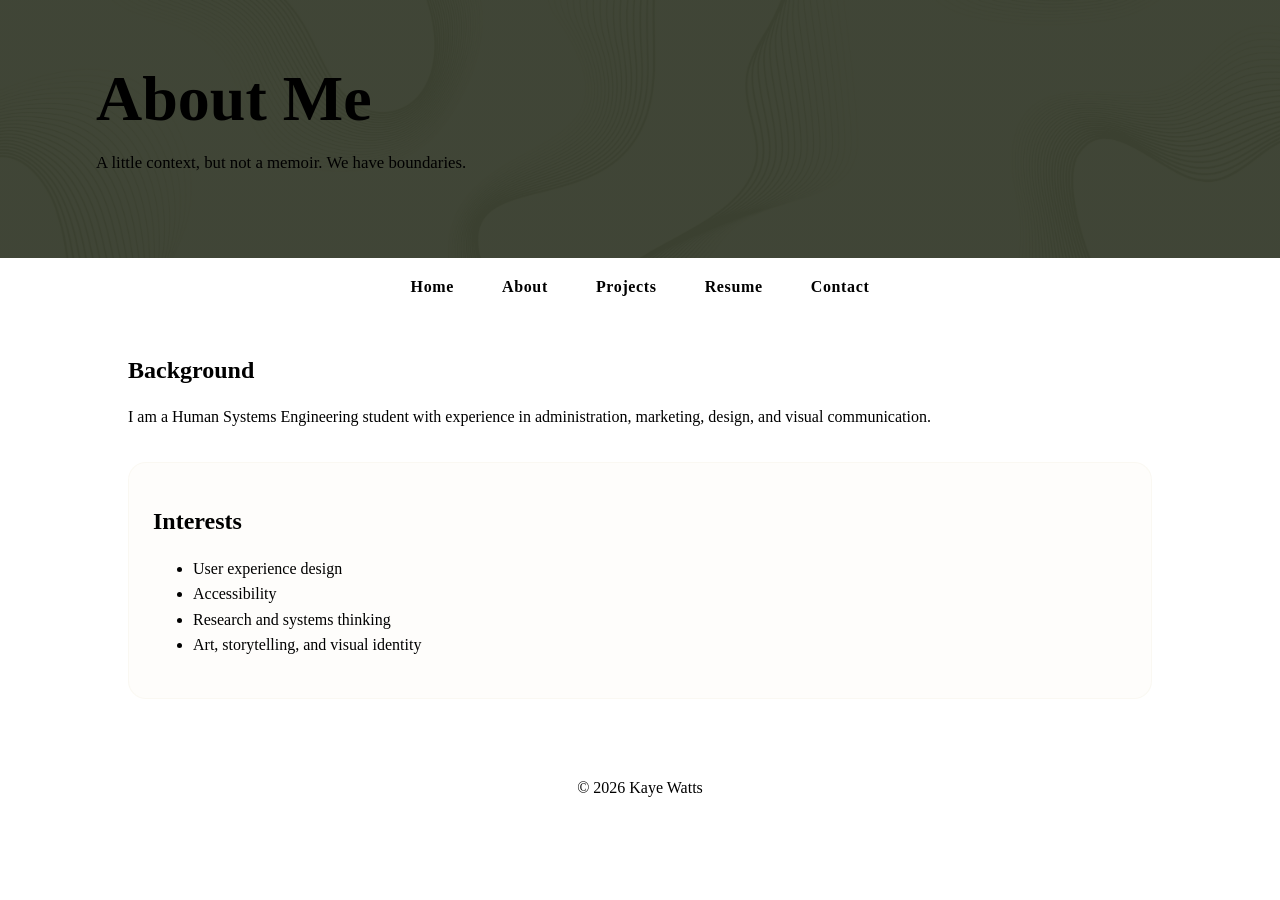
==== about.html @ 828a9239 "Setting up structure" ====
<!DOCTYPE html>
<html lang="en">
<head>
  <meta charset="UTF-8">
  <meta name="viewport" content="width=device-width, initial-scale=1.0">
  <title>About | Kaye Watts</title>
  <link rel="stylesheet" href="styles.css">
</head>
<body>

  <header>
    <h1>About Me</h1>
    <p>A little context, but not a memoir. We have boundaries.</p>
  </header>

  <nav>
    <ul>
      <li><a href="index.html">Home</a></li>
      <li><a href="about.html" aria-current="page">About</a></li>
      <li><a href="projects.html">Projects</a></li>
      <li><a href="resume.html">Resume</a></li>
      <li><a href="contact.html">Contact</a></li>
    </ul>
  </nav>

  <main>
    <section>
      <h2>Background</h2>
      <p>I am a Human Systems Engineering student with experience in administration, marketing, design, and visual communication.</p>
    </section>

    <section class="card">
      <h2>Interests</h2>
      <ul>
        <li>User experience design</li>
        <li>Accessibility</li>
        <li>Research and systems thinking</li>
        <li>Art, storytelling, and visual identity</li>
      </ul>
    </section>
  </main>

  <footer>
    <p>&copy; 2026 Kaye Watts</p>
  </footer>

</body>
</html>
---- styles.css ----
/* 
  Author: Kaye Watts
  Project: Multi-page code-along website
*/

/*
  Color Palette:
  Background: #f7f3ed
  Header/Footer: #2f3e2f
  Card: #ffffff
  Text: #222222
  Accent: #7a8f5a
  Link: #355c7d
*/

/* ===== Mobile-First Base Styles ===== */

* {
  box-sizing: border-box;
}

body {
  margin: 0;
  font-family: var(--body-font);
  background-color: var(--olive);
  color: var(--cream);
  line-height: 1.6;
}

header {
  background:
    linear-gradient(rgba(47, 53, 38, 0.72), rgba(47, 53, 38, 0.72)),
    url("images/topo-background.png");
  background-size: cover;
  background-position: center;
  padding: 2.5rem 1.25rem;
  text-align: left;
}

.logo {
  width: 90px;
  margin-bottom: 2rem;
}

header h1 {
  max-width: 650px;
  margin: 0;
  font-family: var(--heading-font);
  font-size: 2.35rem;
  line-height: 1.1;
  font-weight: 700;
}

header h1 span {
  color: var(--acid-green);
}

header p {
  max-width: 650px;
  font-size: 1.05rem;
  margin-top: 1rem;
}

nav {
  background-color: var(--olive-dark);
}

nav ul {
  list-style: none;
  margin: 0;
  padding: 0;
}

nav a {
  display: block;
  padding: 1rem;
  color: var(--cream);
  text-decoration: none;
  font-weight: 700;
  letter-spacing: 0.04em;
}

nav a:hover,
nav a[aria-current="page"] {
  color: var(--acid-green);
  background-color: rgba(255, 255, 255, 0.06);
}

main {
  width: 90%;
  max-width: 1050px;
  margin: 2.5rem auto;
}

section {
  margin-bottom: 2rem;
}

.card {
  background-color: rgba(240, 234, 215, 0.1);
  border: 1px solid rgba(240, 234, 215, 0.25);
  border-radius: 18px;
  padding: 1.5rem;
  box-shadow: 0 12px 30px var(--soft-shadow);
}

h2,
h3 {
  font-family: var(--heading-font);
  line-height: 1.2;
}

a {
  color: var(--acid-green);
}

footer {
  background-color: var(--olive-dark);
  color: var(--cream);
  text-align: center;
  padding: 1.25rem;
}

/* ===== Larger Screens ===== */

@media screen and (min-width: 700px) {
  nav ul {
    display: flex;
    justify-content: center;
  }

  nav a {
    padding: 1rem 1.5rem;
  }

  header {
    padding: 4rem 6rem;
  }

  header h1 {
    font-size: 4rem;
  }

  main {
    width: 80%;
  }

  .card-grid {
    display: grid;
    grid-template-columns: repeat(3, 1fr);
    gap: 1.25rem;
  }
}
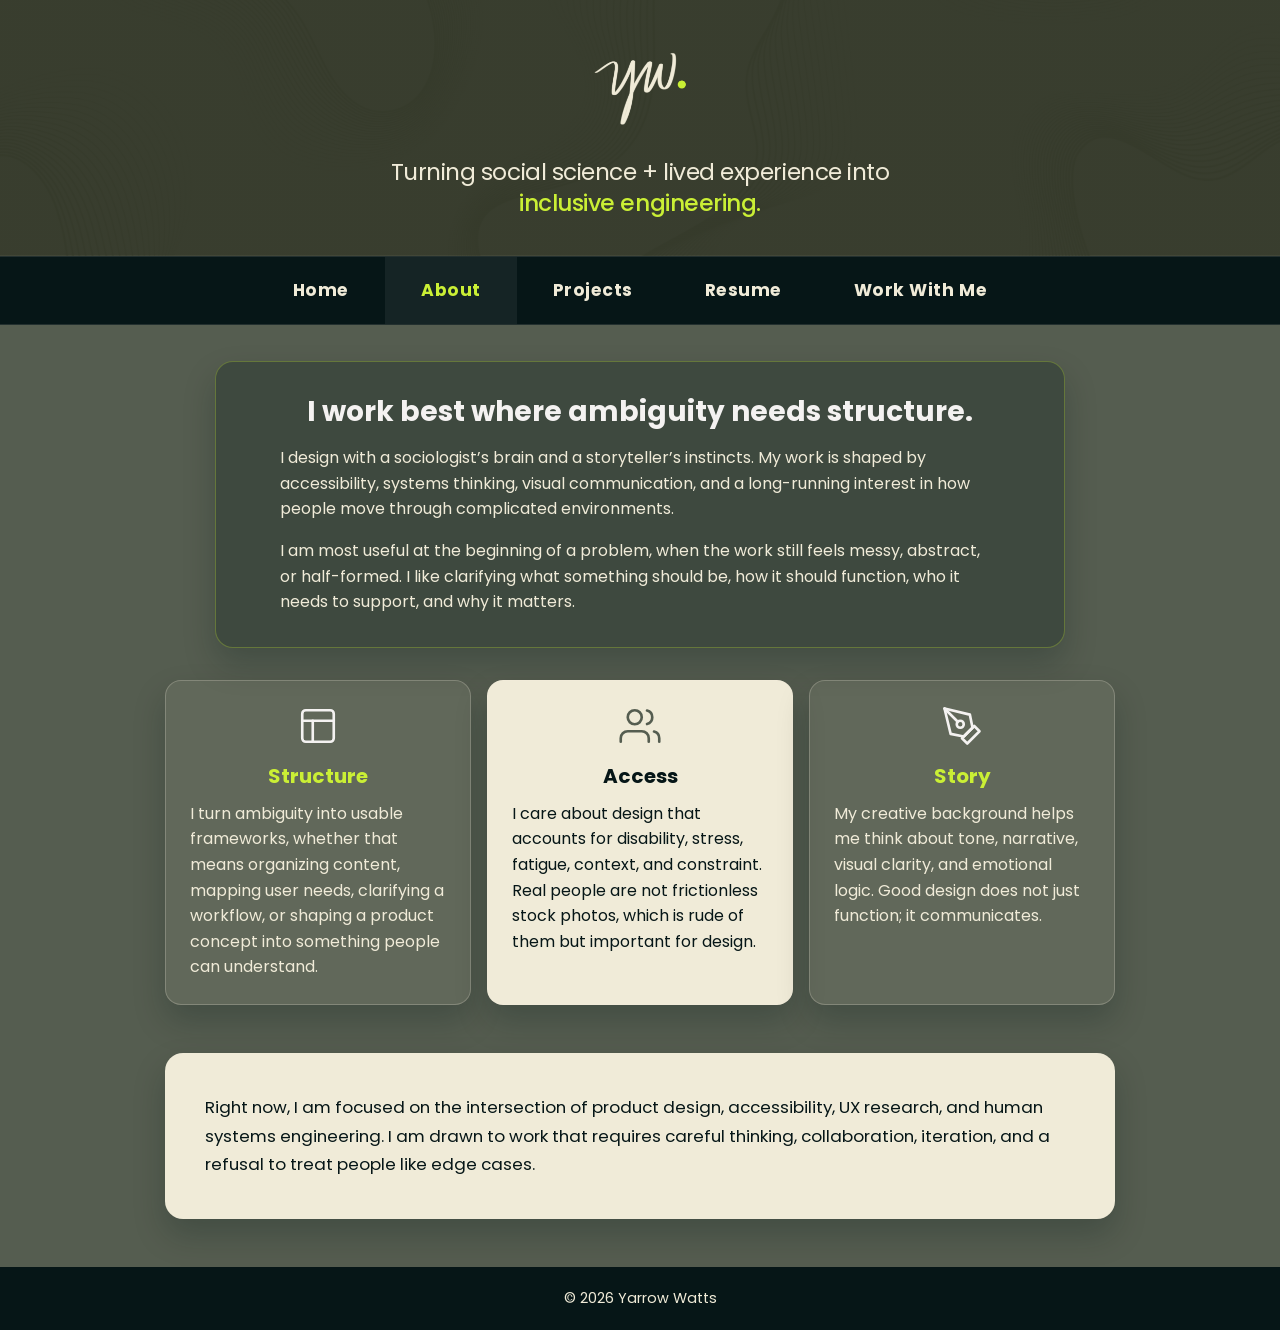
==== commit 18e5f083: "Iteration 1 Pre-Build" ====
--- a/about.html
+++ b/about.html
@@ -3,14 +3,22 @@
 <head>
   <meta charset="UTF-8">
   <meta name="viewport" content="width=device-width, initial-scale=1.0">
-  <title>About | Kaye Watts</title>
+  <title>About | Yarrow Watts</title>
+
+  <link rel="preconnect" href="https://fonts.googleapis.com">
+  <link rel="preconnect" href="https://fonts.gstatic.com" crossorigin>
+  <link href="https://fonts.googleapis.com/css2?family=Poppins:wght@300;400;500;600;700&display=swap" rel="stylesheet">
+
   <link rel="stylesheet" href="styles.css">
 </head>
+
 <body>
 
-  <header>
-    <h1>About Me</h1>
-    <p>A little context, but not a memoir. We have boundaries.</p>
+  <header class="site-header">
+    <img src="images/yw-logo.png" alt="YW monogram logo" class="logo">
+
+    <h1>Turning social science + lived experience into</h1>
+    <p class="tagline-accent">inclusive engineering.</p>
   </header>
 
   <nav>
@@ -19,29 +27,80 @@
       <li><a href="about.html" aria-current="page">About</a></li>
       <li><a href="projects.html">Projects</a></li>
       <li><a href="resume.html">Resume</a></li>
-      <li><a href="contact.html">Contact</a></li>
+      <li><a href="contact.html">Work With Me</a></li>
     </ul>
   </nav>
 
   <main>
-    <section>
-      <h2>Background</h2>
-      <p>I am a Human Systems Engineering student with experience in administration, marketing, design, and visual communication.</p>
+
+    <section class="hero-card">
+      <h2>I work best where ambiguity needs structure.</h2>
+
+      <p>
+        I design with a sociologist’s brain and a storyteller’s instincts. My
+        work is shaped by accessibility, systems thinking, visual communication,
+        and a long-running interest in how people move through complicated
+        environments.
+      </p>
+
+      <p>
+        I am most useful at the beginning of a problem, when the work still
+        feels messy, abstract, or half-formed. I like clarifying what something
+        should be, how it should function, who it needs to support, and why it
+        matters.
+      </p>
     </section>
 
-    <section class="card">
-      <h2>Interests</h2>
-      <ul>
-        <li>User experience design</li>
-        <li>Accessibility</li>
-        <li>Research and systems thinking</li>
-        <li>Art, storytelling, and visual identity</li>
-      </ul>
+    <section class="card-grid">
+
+      <section class="card">
+        <img src="images/icons/layout.svg" alt="Layout icon" class="icon">
+        <h3>Structure</h3>
+
+        <p>
+          I turn ambiguity into usable frameworks, whether that means organizing
+          content, mapping user needs, clarifying a workflow, or shaping a
+          product concept into something people can understand.
+        </p>
+      </section>
+
+      <section class="card cream-card">
+        <img src="images/icons/users-dark.svg" alt="People icon" class="icon">
+        <h3>Access</h3>
+
+        <p>
+          I care about design that accounts for disability, stress, fatigue,
+          context, and constraint. Real people are not frictionless stock
+          photos, which is rude of them but important for design.
+        </p>
+      </section>
+
+      <section class="card">
+        <img src="images/icons/pen-tool.svg" alt="Pen tool icon" class="icon">
+        <h3>Story</h3>
+
+        <p>
+          My creative background helps me think about tone, narrative, visual
+          clarity, and emotional logic. Good design does not just function; it
+          communicates.
+        </p>
+      </section>
+
     </section>
+
+    <section class="cream-band">
+      <p class="statement">
+        Right now, I am focused on the intersection of product design,
+        accessibility, UX research, and human systems engineering. I am drawn to
+        work that requires careful thinking, collaboration, iteration, and a
+        refusal to treat people like edge cases.
+      </p>
+    </section>
+
   </main>
 
   <footer>
-    <p>&copy; 2026 Kaye Watts</p>
+    <p>&copy; 2026 Yarrow Watts</p>
   </footer>
 
 </body>
--- a/styles.css
+++ b/styles.css
@@ -1,19 +1,27 @@
-/* 
-  Author: Kaye Watts
-  Project: Multi-page code-along website
+/*
+  Author: Yarrow Watts
+  Project: Multi-page Portfolio
 */
 
-/*
-  Color Palette:
-  Background: #f7f3ed
-  Header/Footer: #2f3e2f
-  Card: #ffffff
-  Text: #222222
-  Accent: #7a8f5a
-  Link: #355c7d
-*/
-
-/* ===== Mobile-First Base Styles ===== */
+/* Global Styles */
+
+:root {
+  --sand: #d7c1a7;
+  --near-black: #061617;
+  --gold: #bd8748;
+  --clay: #98563f;
+  --muted-gold: #ac8d5b;
+  --olive: #81815f;
+  --deep-olive: #555d50;
+  --charcoal: #2b2c30;
+  --soft-white: #f4f2f1;
+  --black: #000000;
+  --acid-green: #caef35;
+  --cream: #f0ebd8;
+
+  --main-font: "Poppins", Arial, Helvetica, sans-serif;
+  --soft-shadow: rgba(6, 22, 23, 0.22);
+}
 
 * {
   box-sizing: border-box;
@@ -21,48 +29,80 @@
 
 body {
   margin: 0;
-  font-family: var(--body-font);
-  background-color: var(--olive);
+  font-family: var(--main-font);
+  background-color: var(--deep-olive);
   color: var(--cream);
   line-height: 1.6;
 }
 
-header {
+img {
+  max-width: 100%;
+}
+
+a {
+  color: var(--acid-green);
+  overflow-wrap: break-word;
+}
+
+ul {
+  margin-top: 0.75rem;
+  padding-left: 1.25rem;
+  text-align: left;
+}
+
+li {
+  margin-bottom: 0.5rem;
+}
+
+/*  Header  */
+
+.site-header {
   background:
-    linear-gradient(rgba(47, 53, 38, 0.72), rgba(47, 53, 38, 0.72)),
+    linear-gradient(rgba(48, 53, 38, 0.86), rgba(48, 53, 38, 0.86)),
     url("images/topo-background.png");
   background-size: cover;
   background-position: center;
-  padding: 2.5rem 1.25rem;
-  text-align: left;
+  min-height: 185px;
+  padding: 2rem 1.5rem;
+  text-align: center;
+  display: flex;
+  flex-direction: column;
+  align-items: center;
+  justify-content: center;
 }
 
 .logo {
-  width: 90px;
-  margin-bottom: 2rem;
-}
-
-header h1 {
-  max-width: 650px;
-  margin: 0;
-  font-family: var(--heading-font);
-  font-size: 2.35rem;
-  line-height: 1.1;
-  font-weight: 700;
-}
-
-header h1 span {
+  width: 92px;
+  margin-bottom: 1rem;
+}
+
+.site-header h1 {
+  max-width: 720px;
+  margin: 0;
+  color: var(--cream);
+  font-size: 1.25rem;
+  line-height: 1.35;
+  font-weight: 400;
+  letter-spacing: -0.02em;
+}
+
+.tagline-accent {
+  max-width: 720px;
+  margin: 0;
   color: var(--acid-green);
-}
-
-header p {
-  max-width: 650px;
-  font-size: 1.05rem;
-  margin-top: 1rem;
-}
+  font-size: 1.25rem;
+  line-height: 1.35;
+  font-weight: 500;
+  letter-spacing: -0.02em;
+  text-align: center;
+}
+
+/* Navigation */
 
 nav {
-  background-color: var(--olive-dark);
+  background-color: var(--near-black);
+  border-top: 1px solid rgba(240, 235, 216, 0.12);
+  border-bottom: 1px solid rgba(240, 235, 216, 0.12);
 }
 
 nav ul {
@@ -71,13 +111,19 @@
   padding: 0;
 }
 
+nav li {
+  margin: 0;
+}
+
 nav a {
   display: block;
-  padding: 1rem;
+  padding: 1.15rem;
   color: var(--cream);
+  text-align: center;
   text-decoration: none;
-  font-weight: 700;
-  letter-spacing: 0.04em;
+  font-size: 1.05rem;
+  font-weight: 700;
+  letter-spacing: 0.03em;
 }
 
 nav a:hover,
@@ -86,68 +132,302 @@
   background-color: rgba(255, 255, 255, 0.06);
 }
 
+/* Main Layout */
+
 main {
   width: 90%;
-  max-width: 1050px;
-  margin: 2.5rem auto;
+  max-width: 950px;
+  margin: 2rem auto 3rem;
 }
 
 section {
-  margin-bottom: 2rem;
-}
-
-.card {
-  background-color: rgba(240, 234, 215, 0.1);
-  border: 1px solid rgba(240, 234, 215, 0.25);
+  margin-bottom: 1.5rem;
+}
+
+/*  Text */
+
+h2 {
+  margin-top: 0;
+  margin-bottom: 1rem;
+  color: var(--soft-white);
+  font-size: 1.75rem;
+  line-height: 1.25;
+  font-weight: 700;
+  text-align: center;
+}
+
+h3 {
+  margin-top: 0;
+  margin-bottom: 0.75rem;
+  color: var(--acid-green);
+  font-size: 1.25rem;
+  line-height: 1.3;
+  font-weight: 700;
+  text-align: center;
+}
+
+p {
+  margin-top: 0;
+  font-size: 1rem;
+  font-weight: 400;
+  text-align: left;
+}
+
+.statement {
+  margin-bottom: 0;
+  font-size: 1.05rem;
+  line-height: 1.7;
+}
+
+/* Icons  */
+
+.icon {
+  display: block;
+  width: 42px;
+  height: 42px;
+  margin: 0 auto 1rem;
+}
+
+/* Hero Card  */
+
+.hero-card {
+  max-width: 850px;
+  margin: 0 auto 2rem;
+  background-color: rgba(6, 22, 23, 0.28);
+  border: 1px solid rgba(202, 239, 53, 0.28);
   border-radius: 18px;
+  padding: 2rem;
+  box-shadow: 0 16px 32px var(--soft-shadow);
+}
+
+.hero-card p {
+  max-width: 720px;
+  margin-left: auto;
+  margin-right: auto;
+}
+
+.hero-card p:last-child {
+  margin-bottom: 0;
+}
+
+/* Identity Strip  */
+
+.identity-strip {
+  display: grid;
+  gap: 1rem;
+  margin-bottom: 1.5rem;
+}
+
+.identity-item {
+  background-color: rgba(6, 22, 23, 0.28);
+  border: 1px solid rgba(202, 239, 53, 0.28);
+  border-radius: 16px;
   padding: 1.5rem;
-  box-shadow: 0 12px 30px var(--soft-shadow);
-}
-
-h2,
-h3 {
-  font-family: var(--heading-font);
-  line-height: 1.2;
-}
-
-a {
+  box-shadow: 0 16px 32px var(--soft-shadow);
+}
+
+.identity-item p {
+  margin-bottom: 0;
+}
+
+/* Cards */
+
+.card-grid,
+.resume-grid,
+.contact-grid {
+  display: grid;
+  gap: 1rem;
+  margin-bottom: 1.5rem;
+}
+
+.card,
+.project-card,
+.contact-card {
+  background-color: rgba(240, 235, 216, 0.08);
+  border: 1px solid rgba(240, 235, 216, 0.24);
+  border-radius: 16px;
+  padding: 1.5rem;
+  box-shadow: 0 16px 32px var(--soft-shadow);
+}
+
+.card p,
+.project-card p,
+.contact-card p {
+  margin-bottom: 0;
+}
+
+.cream-card {
+  background-color: var(--cream);
+  color: var(--near-black);
+}
+
+.cream-card h3,
+.cream-card p {
+  color: var(--near-black);
+}
+
+/* Cream Band  */
+
+.cream-band {
+  background-color: var(--cream);
+  color: var(--near-black);
+  border-radius: 18px;
+  padding: 2rem;
+  box-shadow: 0 16px 32px var(--soft-shadow);
+}
+
+.cream-band p,
+.cream-band li {
+  color: var(--near-black);
+}
+
+.cream-band a {
+  color: var(--near-black);
+  font-weight: 700;
+}
+
+.cream-band .icon {
+  margin-bottom: 0.75rem;
+}
+
+/* Project Page  */
+
+.project-list {
+  display: grid;
+  gap: 1.25rem;
+}
+
+.project-card ul {
+  margin-bottom: 0;
+}
+
+/*  Resume Page */
+
+.resume-section {
+  width: 100%;
+  max-width: 950px;
+  margin-left: auto;
+  margin-right: auto;
+}
+
+.section-label {
+  margin-bottom: 1rem;
   color: var(--acid-green);
-}
+  font-size: 1.35rem;
+  font-weight: 700;
+  text-align: center;
+}
+
+.dark-label {
+  color: var(--near-black);
+}
+
+.resume-item {
+  width: 100%;
+  background-color: rgba(6, 22, 23, 0.18);
+  border-left: 4px solid var(--acid-green);
+  border-radius: 12px;
+  padding: 1.5rem;
+  margin-bottom: 1.25rem;
+  box-shadow: 0 16px 32px var(--soft-shadow);
+}
+
+.resume-meta {
+  color: var(--cream);
+  font-weight: 600;
+  margin-bottom: 1rem;
+}
+
+.resume-item ul {
+  margin-bottom: 0;
+}
+
+.simple-list {
+  margin-bottom: 0;
+}
+
+/* Contact Page  */
+
+.contact-card {
+  text-align: center;
+}
+
+.contact-card p {
+  margin-bottom: 1rem;
+}
+
+.contact-card a {
+  font-weight: 700;
+}
+
+/* Footer */
 
 footer {
-  background-color: var(--olive-dark);
+  background-color: var(--near-black);
   color: var(--cream);
   text-align: center;
   padding: 1.25rem;
-}
-
-/* ===== Larger Screens ===== */
+  font-family: var(--main-font);
+}
+
+footer p {
+  margin: 0;
+  font-family: var(--main-font);
+  font-size: 0.9rem;
+  font-weight: 400;
+  text-align: center;
+}
+
+/*  Larger Screens  */
 
 @media screen and (min-width: 700px) {
+  .site-header {
+    min-height: 175px;
+    padding: 2.25rem 5.5rem;
+  }
+
+  .logo {
+    width: 105px;
+    margin-bottom: 1rem;
+  }
+
+  .site-header h1,
+  .tagline-accent {
+    font-size: 1.45rem;
+  }
+
   nav ul {
     display: flex;
     justify-content: center;
   }
 
   nav a {
-    padding: 1rem 1.5rem;
-  }
-
-  header {
-    padding: 4rem 6rem;
-  }
-
-  header h1 {
-    font-size: 4rem;
+    padding: 1.25rem 2.25rem;
+    font-size: 1.08rem;
   }
 
   main {
-    width: 80%;
-  }
-
-  .card-grid {
-    display: grid;
+    margin-top: 2.25rem;
+  }
+
+  .identity-strip {
     grid-template-columns: repeat(3, 1fr);
-    gap: 1.25rem;
+  }
+
+  .card-grid,
+  .resume-grid {
+    grid-template-columns: repeat(3, 1fr);
+  }
+
+  .contact-grid {
+    grid-template-columns: repeat(2, 1fr);
+  }
+
+  .project-list {
+    grid-template-columns: repeat(2, 1fr);
+  }
+
+  .cream-band {
+    padding: 2.5rem;
   }
 }
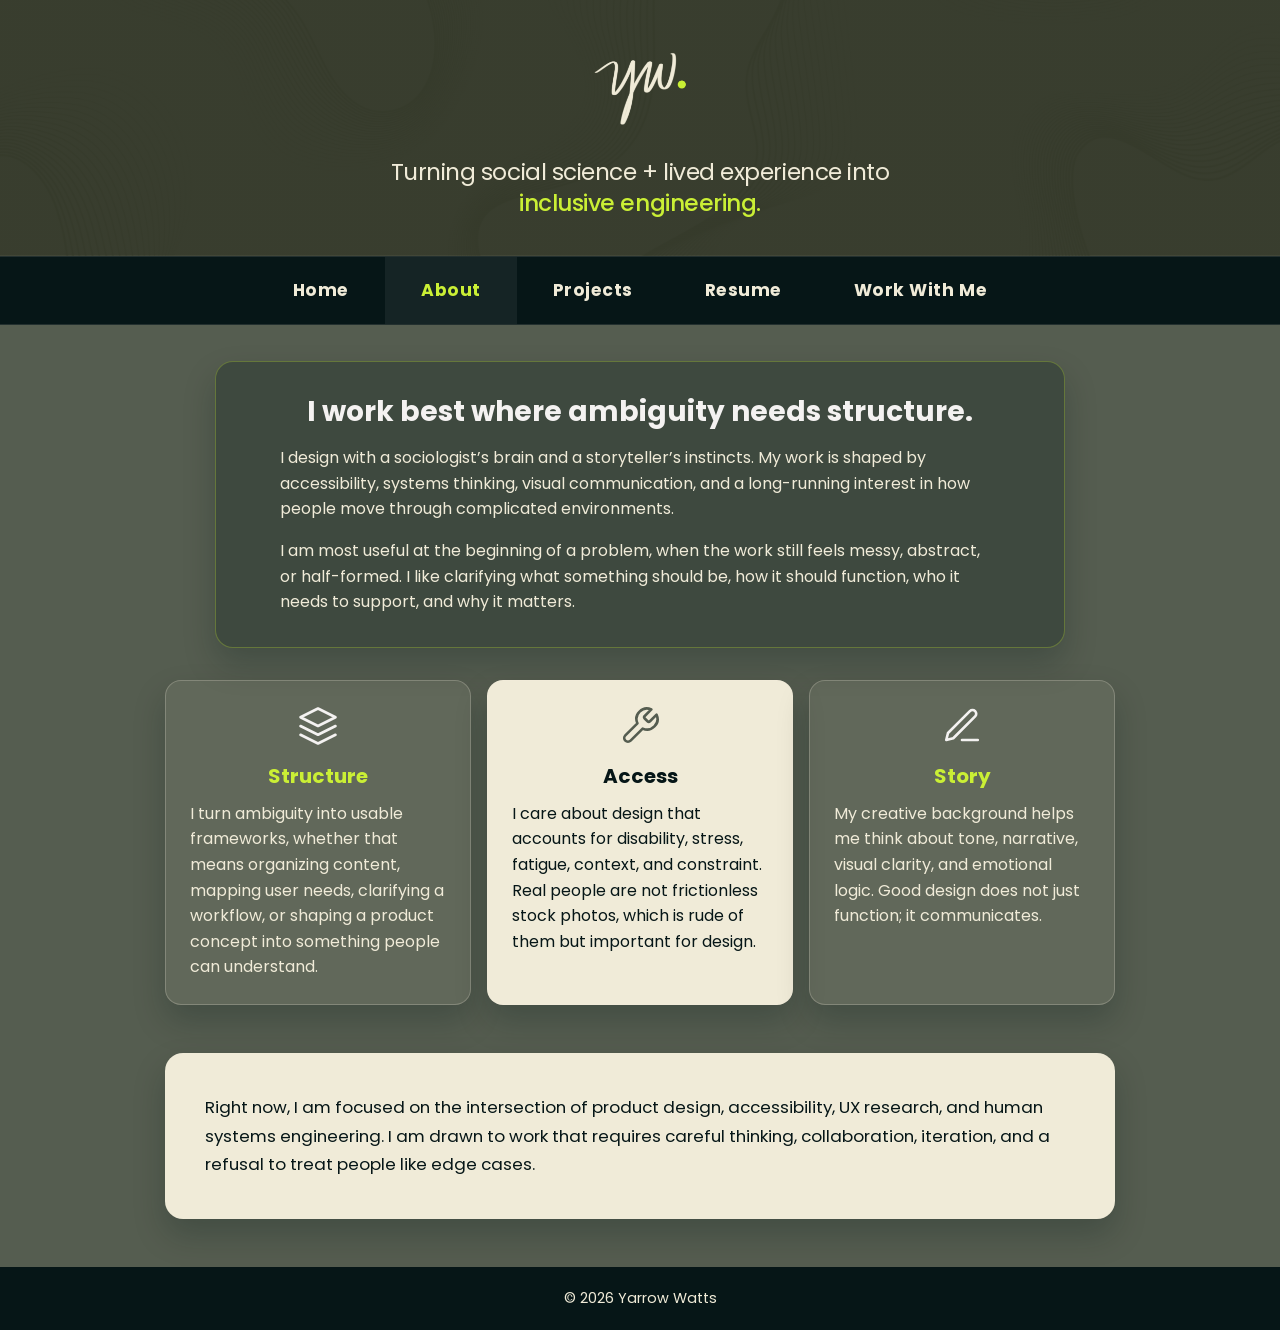
==== commit 874bff35: "Iteration 2 of Build" ====
--- a/about.html
+++ b/about.html
@@ -54,7 +54,7 @@
     <section class="card-grid">
 
       <section class="card">
-        <img src="images/icons/layout.svg" alt="Layout icon" class="icon">
+        <img src="images/icons/layers.svg" alt="Layers icon" class="icon">
         <h3>Structure</h3>
 
         <p>
@@ -65,7 +65,7 @@
       </section>
 
       <section class="card cream-card">
-        <img src="images/icons/users-dark.svg" alt="People icon" class="icon">
+        <img src="images/icons/tool-dark.svg" alt="Tool icon" class="icon">
         <h3>Access</h3>
 
         <p>
@@ -76,7 +76,7 @@
       </section>
 
       <section class="card">
-        <img src="images/icons/pen-tool.svg" alt="Pen tool icon" class="icon">
+        <img src="images/icons/edit.svg" alt="Edit icon" class="icon">
         <h3>Story</h3>
 
         <p>
@@ -104,4 +104,4 @@
   </footer>
 
 </body>
-</html>+</html>
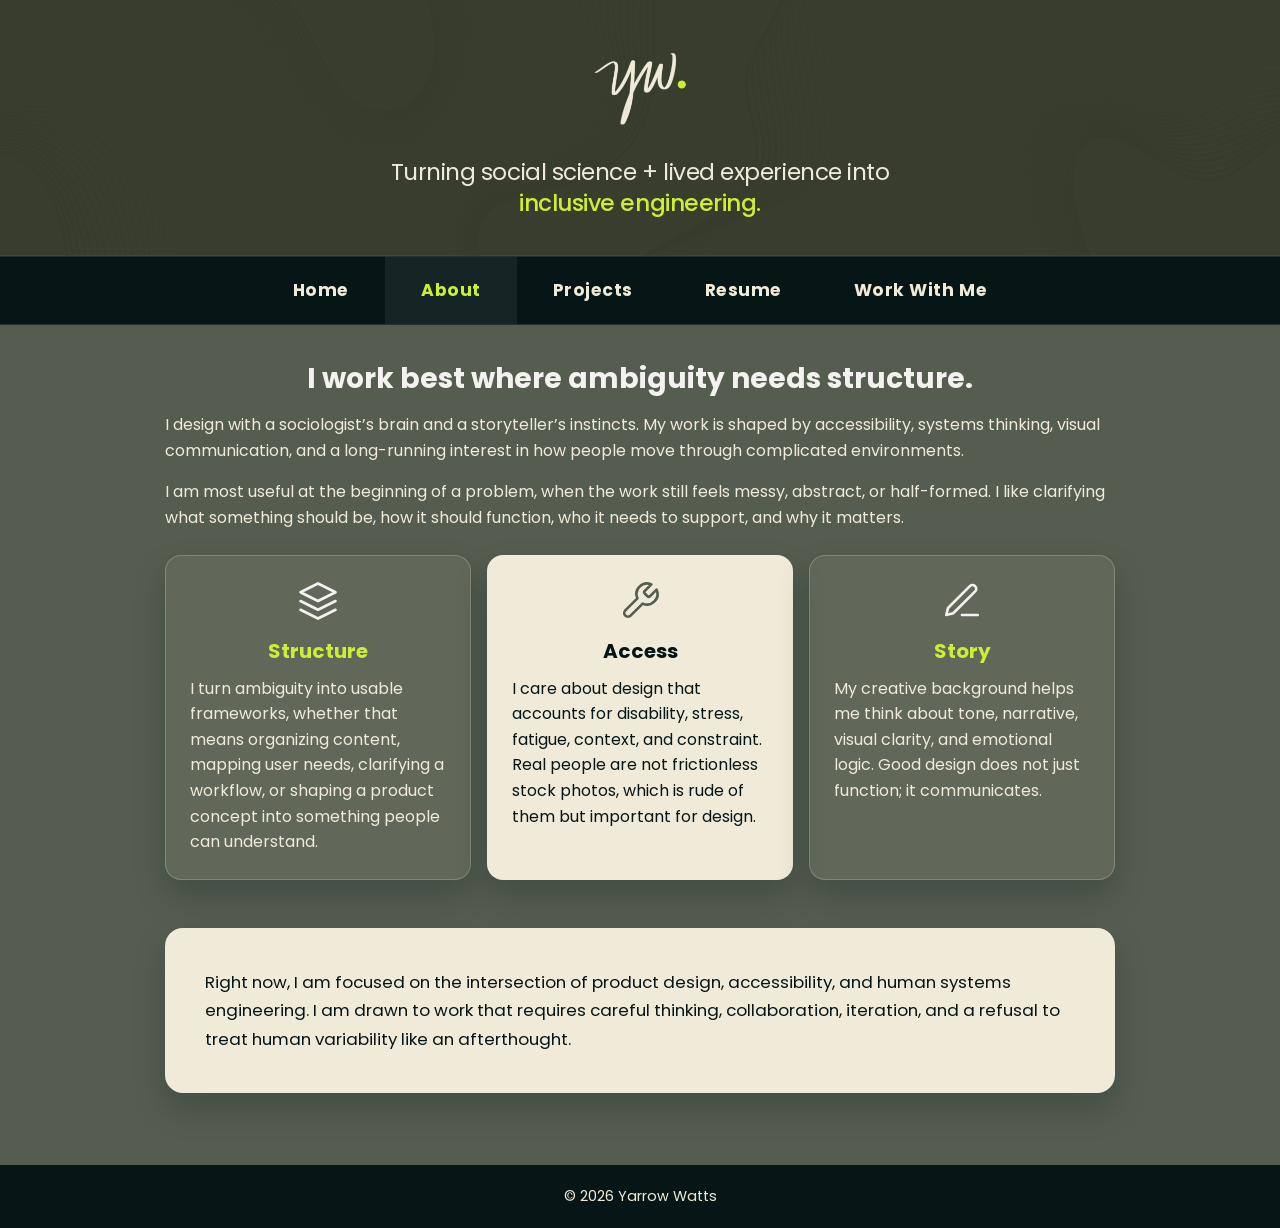
==== commit 7481867e: "Installing all project links and updating the about section to reflect current focus areas." ====
--- a/about.html
+++ b/about.html
@@ -33,21 +33,19 @@
 
   <main>
 
-    <section class="hero-card">
+    <section class="herocard">
       <h2>I work best where ambiguity needs structure.</h2>
 
       <p>
-        I design with a sociologist’s brain and a storyteller’s instincts. My
-        work is shaped by accessibility, systems thinking, visual communication,
-        and a long-running interest in how people move through complicated
-        environments.
+        I design with a sociologist’s brain and a storyteller’s instincts. My work
+        is shaped by accessibility, systems thinking, visual communication, and a
+        long-running interest in how people move through complicated environments.
       </p>
 
       <p>
-        I am most useful at the beginning of a problem, when the work still
-        feels messy, abstract, or half-formed. I like clarifying what something
-        should be, how it should function, who it needs to support, and why it
-        matters.
+        I am most useful at the beginning of a problem, when the work still feels
+        messy, abstract, or half-formed. I like clarifying what something should be,
+        how it should function, who it needs to support, and why it matters.
       </p>
     </section>
 
@@ -59,8 +57,8 @@
 
         <p>
           I turn ambiguity into usable frameworks, whether that means organizing
-          content, mapping user needs, clarifying a workflow, or shaping a
-          product concept into something people can understand.
+          content, mapping user needs, clarifying a workflow, or shaping a product
+          concept into something people can understand.
         </p>
       </section>
 
@@ -70,8 +68,8 @@
 
         <p>
           I care about design that accounts for disability, stress, fatigue,
-          context, and constraint. Real people are not frictionless stock
-          photos, which is rude of them but important for design.
+          context, and constraint. Real people are not frictionless stock photos,
+          which is rude of them but important for design.
         </p>
       </section>
 
@@ -91,9 +89,9 @@
     <section class="cream-band">
       <p class="statement">
         Right now, I am focused on the intersection of product design,
-        accessibility, UX research, and human systems engineering. I am drawn to
+        accessibility, and human systems engineering. I am drawn to
         work that requires careful thinking, collaboration, iteration, and a
-        refusal to treat people like edge cases.
+        refusal to treat human variability like an afterthought.
       </p>
     </section>
 
@@ -104,4 +102,4 @@
   </footer>
 
 </body>
-</html>
+</html>
--- a/styles.css
+++ b/styles.css
@@ -2,6 +2,8 @@
   Author: Yarrow Watts
   Project: Multi-page Portfolio
 */
+
+@import url('https://fonts.googleapis.com/css2?family=Poppins:wght@400;500;700&display=swap');
 
 /* Global Styles */
 
@@ -27,12 +29,15 @@
   box-sizing: border-box;
 }
 
-body {
+body{
   margin: 0;
   font-family: var(--main-font);
   background-color: var(--deep-olive);
   color: var(--cream);
   line-height: 1.6;
+  min-height: 100vh;
+  display: grid;
+  grid-template-rows: auto auto 1fr auto;
 }
 
 img {
@@ -54,7 +59,7 @@
   margin-bottom: 0.5rem;
 }
 
-/*  Header  */
+/* Header */
 
 .site-header {
   background:
@@ -106,6 +111,8 @@
 }
 
 nav ul {
+  display: flex;
+  flex-direction: column;
   list-style: none;
   margin: 0;
   padding: 0;
@@ -144,7 +151,7 @@
   margin-bottom: 1.5rem;
 }
 
-/*  Text */
+/* Text */
 
 h2 {
   margin-top: 0;
@@ -179,7 +186,7 @@
   line-height: 1.7;
 }
 
-/* Icons  */
+/* Icons */
 
 .icon {
   display: block;
@@ -188,7 +195,7 @@
   margin: 0 auto 1rem;
 }
 
-/* Hero Card  */
+/* Hero Card */
 
 .hero-card {
   max-width: 850px;
@@ -210,7 +217,7 @@
   margin-bottom: 0;
 }
 
-/* Identity Strip  */
+/* Identity Strip */
 
 .identity-strip {
   display: grid;
@@ -262,11 +269,12 @@
 }
 
 .cream-card h3,
-.cream-card p {
-  color: var(--near-black);
-}
-
-/* Cream Band  */
+.cream-card p,
+.cream-card li {
+  color: var(--near-black);
+}
+
+/* Cream Band */
 
 .cream-band {
   background-color: var(--cream);
@@ -290,18 +298,55 @@
   margin-bottom: 0.75rem;
 }
 
-/* Project Page  */
+/* Project Page */
 
 .project-list {
   display: grid;
   gap: 1.25rem;
 }
 
+.project-card {
+  display: flex;
+  flex-direction: column;
+}
+
 .project-card ul {
-  margin-bottom: 0;
-}
-
-/*  Resume Page */
+  margin-bottom: 1rem;
+}
+
+.project-links {
+  display: flex;
+  flex-wrap: wrap;
+  gap: 0.75rem;
+  justify-content: center;
+  margin-top: auto;
+}
+
+.project-links a {
+  display: inline-block;
+  padding: 0.65rem 0.85rem;
+  border: 1px solid rgba(202, 239, 53, 0.5);
+  border-radius: 999px;
+  color: var(--acid-green);
+  text-decoration: none;
+  font-size: 0.9rem;
+  font-weight: 700;
+}
+
+.project-links a:hover {
+  background-color: rgba(202, 239, 53, 0.12);
+}
+
+.project-status {
+  margin-top: auto;
+  margin-bottom: 0;
+  color: var(--soft-white);
+  font-size: 0.9rem;
+  font-weight: 700;
+  text-align: center;
+}
+
+/* Resume Page */
 
 .resume-section {
   width: 100%;
@@ -332,6 +377,10 @@
   box-shadow: 0 16px 32px var(--soft-shadow);
 }
 
+.resume-item h3 {
+  text-align: left;
+}
+
 .resume-meta {
   color: var(--cream);
   font-weight: 600;
@@ -346,7 +395,7 @@
   margin-bottom: 0;
 }
 
-/* Contact Page  */
+/* Contact Page */
 
 .contact-card {
   text-align: center;
@@ -378,7 +427,7 @@
   text-align: center;
 }
 
-/*  Larger Screens  */
+/* Larger Screens */
 
 @media screen and (min-width: 700px) {
   .site-header {
@@ -397,7 +446,7 @@
   }
 
   nav ul {
-    display: flex;
+    flex-direction: row;
     justify-content: center;
   }
 
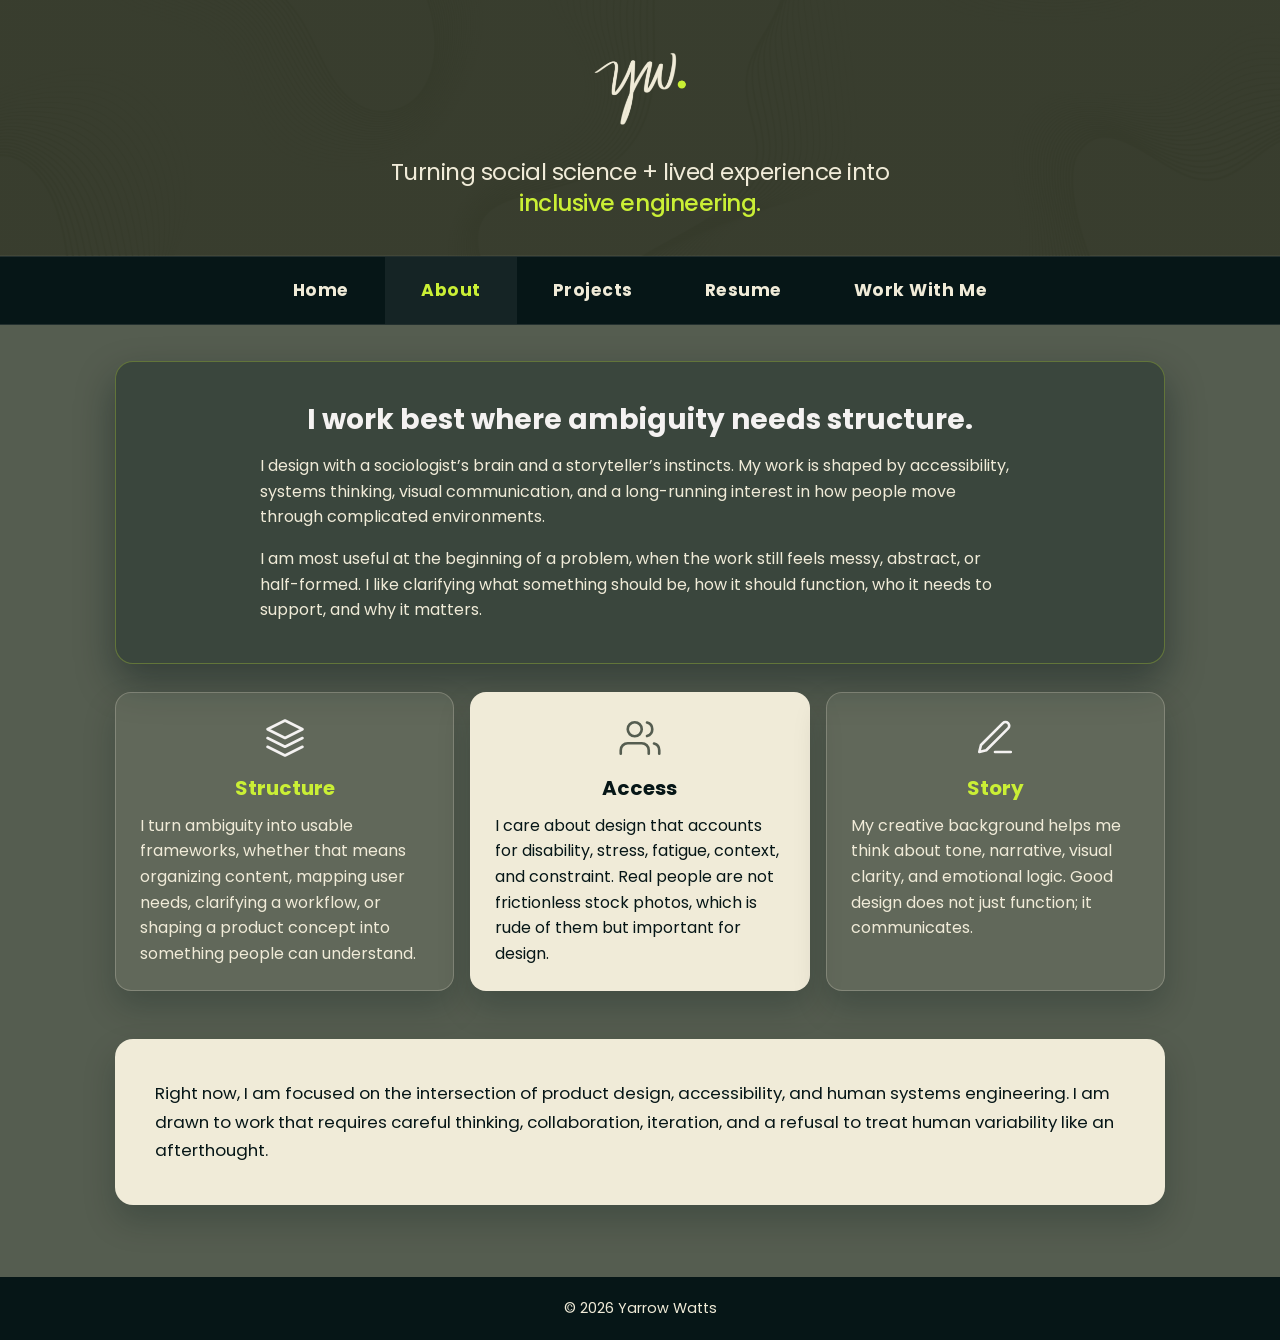
==== commit 18fa8134: "Update icons and add images" ====
--- a/about.html
+++ b/about.html
@@ -63,7 +63,7 @@
       </section>
 
       <section class="card cream-card">
-        <img src="images/icons/tool-dark.svg" alt="Tool icon" class="icon">
+        <img src="images/icons/users-dark.svg" alt="Users icon" class="icon">
         <h3>Access</h3>
 
         <p>
--- a/styles.css
+++ b/styles.css
@@ -1,11 +1,4 @@
-/*
-  Author: Yarrow Watts
-  Project: Multi-page Portfolio
-*/
-
-@import url('https://fonts.googleapis.com/css2?family=Poppins:wght@400;500;700&display=swap');
-
-/* Global Styles */
+/* ===== Global Styles ===== */
 
 :root {
   --sand: #d7c1a7;
@@ -29,15 +22,15 @@
   box-sizing: border-box;
 }
 
-body{
-  margin: 0;
+body {
+  margin: 0;
+  min-height: 100vh;
+  display: grid;
+  grid-template-rows: auto auto 1fr auto;
   font-family: var(--main-font);
   background-color: var(--deep-olive);
   color: var(--cream);
   line-height: 1.6;
-  min-height: 100vh;
-  display: grid;
-  grid-template-rows: auto auto 1fr auto;
 }
 
 img {
@@ -59,16 +52,16 @@
   margin-bottom: 0.5rem;
 }
 
-/* Header */
+/* ===== Header ===== */
 
 .site-header {
+  min-height: 185px;
+  padding: 2rem 1.5rem;
   background:
     linear-gradient(rgba(48, 53, 38, 0.86), rgba(48, 53, 38, 0.86)),
     url("images/topo-background.png");
   background-size: cover;
   background-position: center;
-  min-height: 185px;
-  padding: 2rem 1.5rem;
   text-align: center;
   display: flex;
   flex-direction: column;
@@ -102,7 +95,7 @@
   text-align: center;
 }
 
-/* Navigation */
+/* ===== Navigation ===== */
 
 nav {
   background-color: var(--near-black);
@@ -139,11 +132,11 @@
   background-color: rgba(255, 255, 255, 0.06);
 }
 
-/* Main Layout */
+/* ===== Main Layout ===== */
 
 main {
   width: 90%;
-  max-width: 950px;
+  max-width: 1050px;
   margin: 2rem auto 3rem;
 }
 
@@ -151,7 +144,7 @@
   margin-bottom: 1.5rem;
 }
 
-/* Text */
+/* ===== Typography ===== */
 
 h2 {
   margin-top: 0;
@@ -186,7 +179,7 @@
   line-height: 1.7;
 }
 
-/* Icons */
+/* ===== Icons ===== */
 
 .icon {
   display: block;
@@ -195,68 +188,60 @@
   margin: 0 auto 1rem;
 }
 
-/* Hero Card */
-
-.hero-card {
-  max-width: 850px;
-  margin: 0 auto 2rem;
-  background-color: rgba(6, 22, 23, 0.28);
+/* ===== Hero Card ===== */
+
+.herocard {
+  width: 100%;
+  margin: 0 auto 1.75rem;
+  padding: 2rem;
+  background-color: rgba(6, 22, 23, 0.32);
   border: 1px solid rgba(202, 239, 53, 0.28);
   border-radius: 18px;
-  padding: 2rem;
-  box-shadow: 0 16px 32px var(--soft-shadow);
-}
-
-.hero-card p {
-  max-width: 720px;
+  box-shadow: 0 18px 38px rgba(6, 22, 23, 0.42);
+}
+
+.herocard h2 {
+  color: var(--soft-white);
+}
+
+.herocard p {
+  max-width: 760px;
   margin-left: auto;
   margin-right: auto;
 }
 
-.hero-card p:last-child {
+.herocard p:last-child {
   margin-bottom: 0;
 }
 
-/* Identity Strip */
-
-.identity-strip {
+/* ===== Grid Sections ===== */
+
+.identity-strip,
+.card-grid,
+.resume-grid,
+.contact-grid,
+.project-list {
+  width: 100%;
   display: grid;
+  grid-template-columns: 1fr;
   gap: 1rem;
   margin-bottom: 1.5rem;
 }
 
-.identity-item {
-  background-color: rgba(6, 22, 23, 0.28);
-  border: 1px solid rgba(202, 239, 53, 0.28);
-  border-radius: 16px;
-  padding: 1.5rem;
-  box-shadow: 0 16px 32px var(--soft-shadow);
-}
-
-.identity-item p {
-  margin-bottom: 0;
-}
-
-/* Cards */
-
-.card-grid,
-.resume-grid,
-.contact-grid {
-  display: grid;
-  gap: 1rem;
-  margin-bottom: 1.5rem;
-}
-
+/* ===== Cards ===== */
+
+.identity-item,
 .card,
 .project-card,
 .contact-card {
+  padding: 1.5rem;
   background-color: rgba(240, 235, 216, 0.08);
   border: 1px solid rgba(240, 235, 216, 0.24);
   border-radius: 16px;
-  padding: 1.5rem;
   box-shadow: 0 16px 32px var(--soft-shadow);
 }
 
+.identity-item p,
 .card p,
 .project-card p,
 .contact-card p {
@@ -274,13 +259,14 @@
   color: var(--near-black);
 }
 
-/* Cream Band */
+/* ===== Cream Band ===== */
 
 .cream-band {
+  width: 100%;
+  padding: 2rem;
   background-color: var(--cream);
   color: var(--near-black);
   border-radius: 18px;
-  padding: 2rem;
   box-shadow: 0 16px 32px var(--soft-shadow);
 }
 
@@ -298,12 +284,7 @@
   margin-bottom: 0.75rem;
 }
 
-/* Project Page */
-
-.project-list {
-  display: grid;
-  gap: 1.25rem;
-}
+/* ===== Project Page ===== */
 
 .project-card {
   display: flex;
@@ -318,7 +299,6 @@
   display: flex;
   flex-wrap: wrap;
   gap: 0.75rem;
-  justify-content: center;
   margin-top: auto;
 }
 
@@ -337,20 +317,10 @@
   background-color: rgba(202, 239, 53, 0.12);
 }
 
-.project-status {
-  margin-top: auto;
-  margin-bottom: 0;
-  color: var(--soft-white);
-  font-size: 0.9rem;
-  font-weight: 700;
-  text-align: center;
-}
-
-/* Resume Page */
+/* ===== Resume Page ===== */
 
 .resume-section {
   width: 100%;
-  max-width: 950px;
   margin-left: auto;
   margin-right: auto;
 }
@@ -369,11 +339,11 @@
 
 .resume-item {
   width: 100%;
+  padding: 1.5rem;
+  margin-bottom: 1.25rem;
   background-color: rgba(6, 22, 23, 0.18);
   border-left: 4px solid var(--acid-green);
   border-radius: 12px;
-  padding: 1.5rem;
-  margin-bottom: 1.25rem;
   box-shadow: 0 16px 32px var(--soft-shadow);
 }
 
@@ -395,7 +365,7 @@
   margin-bottom: 0;
 }
 
-/* Contact Page */
+/* ===== Contact Page ===== */
 
 .contact-card {
   text-align: center;
@@ -409,7 +379,7 @@
   font-weight: 700;
 }
 
-/* Footer */
+/* ===== Footer ===== */
 
 footer {
   background-color: var(--near-black);
@@ -427,7 +397,7 @@
   text-align: center;
 }
 
-/* Larger Screens */
+/* ===== Larger Screens ===== */
 
 @media screen and (min-width: 700px) {
   .site-header {
@@ -456,26 +426,23 @@
   }
 
   main {
+    width: 90%;
+    max-width: 1050px;
     margin-top: 2.25rem;
   }
 
-  .identity-strip {
-    grid-template-columns: repeat(3, 1fr);
-  }
-
+  .identity-strip,
   .card-grid,
   .resume-grid {
     grid-template-columns: repeat(3, 1fr);
   }
 
-  .contact-grid {
-    grid-template-columns: repeat(2, 1fr);
-  }
-
+  .contact-grid,
   .project-list {
     grid-template-columns: repeat(2, 1fr);
   }
 
+  .herocard,
   .cream-band {
     padding: 2.5rem;
   }
